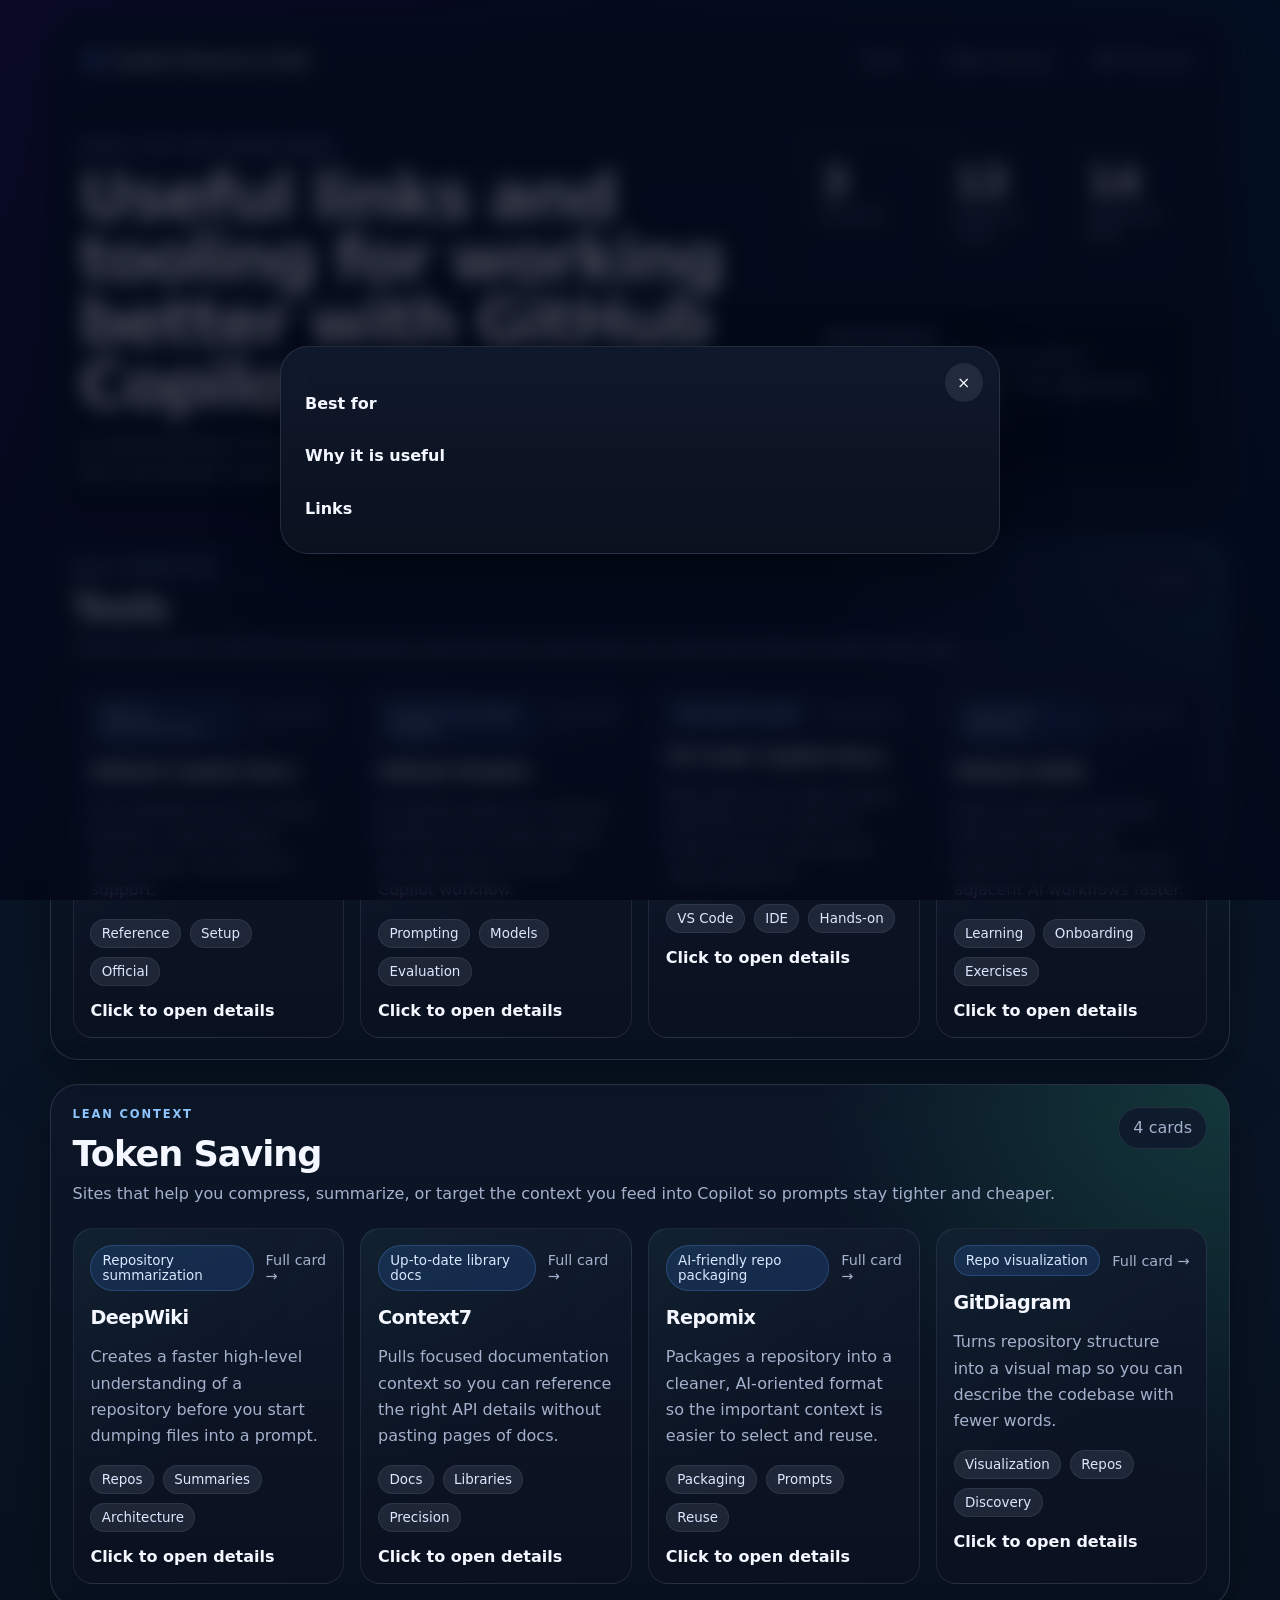
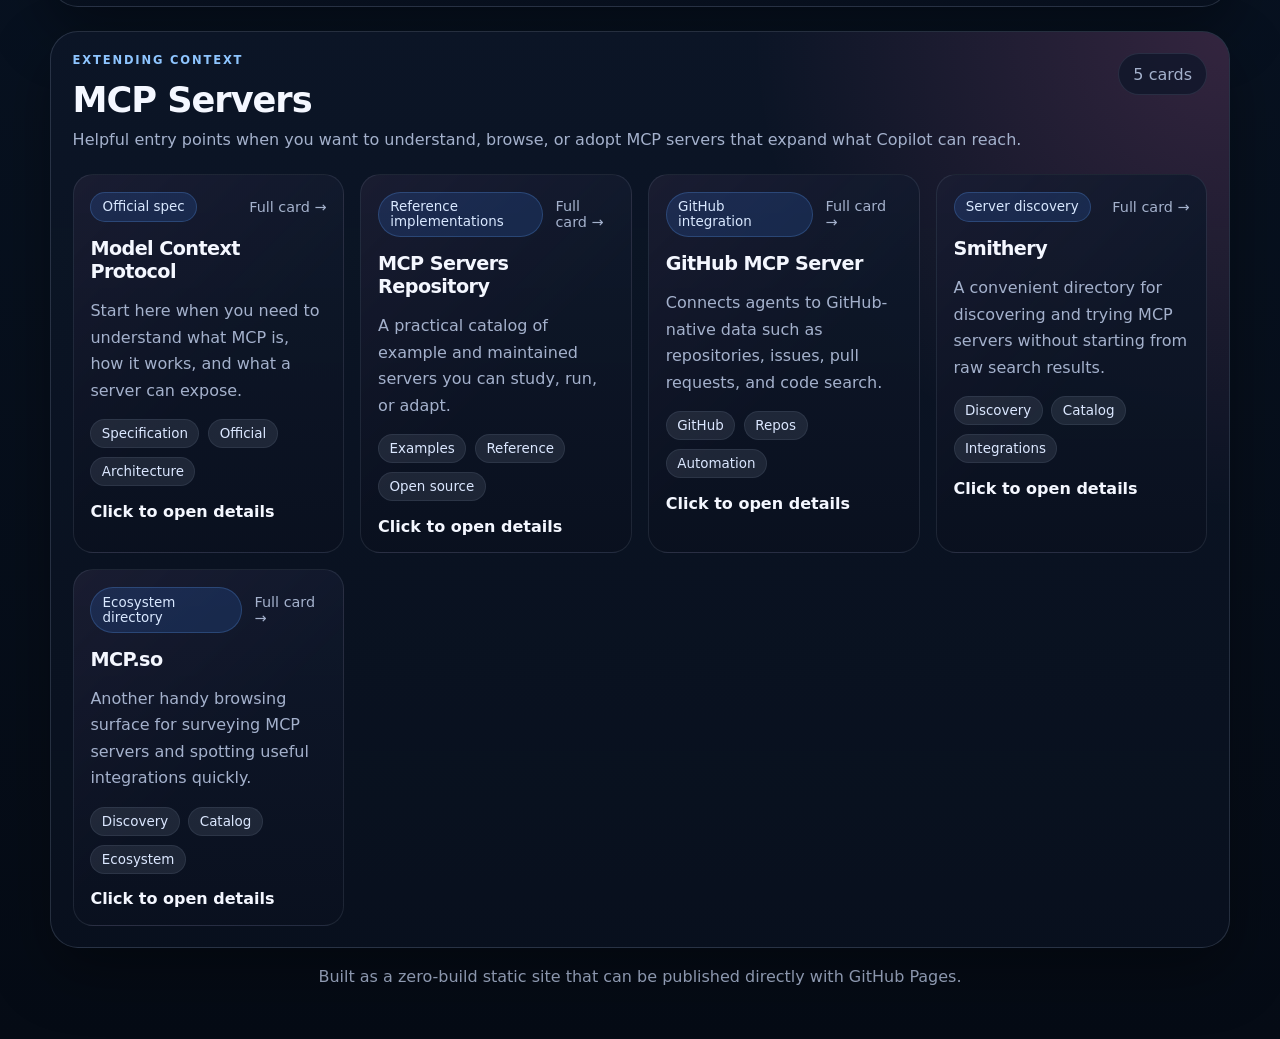
==== index.html @ db99ad2f "Create Copilot resource hub site Co-authored-by: Copilot <223556219+Copilot@users.noreply.github.com" ====
<!DOCTYPE html>
<html lang="en">
  <head>
    <meta charset="UTF-8" />
    <meta name="viewport" content="width=device-width, initial-scale=1.0" />
    <meta
      name="description"
      content="A GitHub Pages-ready directory of useful tools, token-saving resources, and MCP servers for GitHub Copilot."
    />
    <title>Copilot Resource Hub</title>
    <link rel="stylesheet" href="assets/css/styles.css" />
  </head>
  <body id="top">
    <div class="page-shell">
      <header class="hero">
        <nav class="topbar" aria-label="Primary">
          <a class="brand" href="#top">Copilot Resource Hub</a>
          <div class="section-nav" id="section-nav"></div>
        </nav>

        <div class="hero-layout">
          <div class="hero-copy">
            <p class="eyebrow">Static site for GitHub Pages</p>
            <h1>Useful links and tooling for working better with GitHub Copilot.</h1>
            <p class="hero-text" id="site-description"></p>
          </div>

          <aside class="hero-panel" aria-label="Site stats">
            <div class="stat-grid">
              <div class="stat-card">
                <span class="stat-value" id="section-count">0</span>
                <span class="stat-label">Sections</span>
              </div>
              <div class="stat-card">
                <span class="stat-value" id="card-count">0</span>
                <span class="stat-label">Resource cards</span>
              </div>
              <div class="stat-card">
                <span class="stat-value" id="link-count">0</span>
                <span class="stat-label">Outbound links</span>
              </div>
            </div>

            <div class="hero-note">
              <span class="note-label">Maintenance</span>
              <p>
                Add or edit sections and cards in
                <code>assets/js/site-data.js</code>. The page layout updates
                automatically.
              </p>
            </div>
          </aside>
        </div>
      </header>

      <main>
        <div class="content-stack" id="sections-root"></div>
      </main>

      <footer class="site-footer">
        <p>Built as a zero-build static site that can be published directly with GitHub Pages.</p>
      </footer>
    </div>

    <div class="modal-backdrop" id="card-modal" hidden>
      <div
        class="modal-card"
        role="dialog"
        aria-modal="true"
        aria-labelledby="modal-title"
      >
        <button class="modal-close" id="modal-close" type="button" aria-label="Close full card">
          ×
        </button>

        <p class="modal-category" id="modal-category"></p>
        <h2 id="modal-title"></h2>
        <p class="modal-summary" id="modal-summary"></p>
        <p class="modal-description" id="modal-description"></p>

        <div class="modal-block">
          <h3>Best for</h3>
          <div class="tag-list" id="modal-tags"></div>
        </div>

        <div class="modal-block">
          <h3>Why it is useful</h3>
          <ul class="detail-list" id="modal-highlights"></ul>
        </div>

        <div class="modal-block">
          <h3>Links</h3>
          <div class="button-row" id="modal-links"></div>
        </div>
      </div>
    </div>

    <noscript>
      <div class="noscript-banner">
        This site renders its sections from <code>assets/js/site-data.js</code>, so JavaScript needs to
        be enabled to view the resource cards.
      </div>
    </noscript>

    <script src="assets/js/site-data.js"></script>
    <script src="assets/js/app.js"></script>
  </body>
</html>
---- assets/css/styles.css ----
:root {
  --bg: #07111f;
  --bg-soft: rgba(8, 17, 31, 0.82);
  --panel: rgba(13, 24, 42, 0.84);
  --panel-strong: rgba(10, 18, 31, 0.96);
  --border: rgba(154, 168, 194, 0.2);
  --text: #f4f7ff;
  --muted: #a4b1cc;
  --shadow: 0 24px 60px rgba(0, 0, 0, 0.34);
  --radius-lg: 28px;
  --radius-md: 20px;
  --radius-sm: 14px;
  --transition: 180ms ease;
  --page-width: 1180px;
  --accent: rgba(110, 231, 183, 0.75);
  color-scheme: dark;
}

*,
*::before,
*::after {
  box-sizing: border-box;
}

html {
  scroll-behavior: smooth;
}

body {
  margin: 0;
  min-height: 100vh;
  font-family:
    Inter, ui-sans-serif, system-ui, -apple-system, BlinkMacSystemFont, "Segoe UI",
    sans-serif;
  color: var(--text);
  background:
    radial-gradient(circle at top left, rgba(91, 33, 182, 0.3), transparent 30%),
    radial-gradient(circle at top right, rgba(14, 165, 233, 0.16), transparent 32%),
    linear-gradient(180deg, #07111f 0%, #091526 40%, #050b15 100%);
}

body.modal-open {
  overflow: hidden;
}

a {
  color: inherit;
}

button {
  font: inherit;
}

code {
  padding: 0.15rem 0.4rem;
  border-radius: 999px;
  background: rgba(148, 163, 184, 0.16);
  color: #dbe8ff;
}

.page-shell {
  width: min(calc(100% - 2rem), var(--page-width));
  margin: 0 auto;
  padding: 1rem 0 3rem;
}

.hero,
.content-section,
.simple-panel {
  background: linear-gradient(180deg, rgba(12, 22, 39, 0.95), rgba(9, 17, 31, 0.92));
  border: 1px solid var(--border);
  box-shadow: var(--shadow);
}

.hero {
  padding: 1.25rem;
  border-radius: 32px;
}

.topbar {
  display: flex;
  align-items: center;
  justify-content: space-between;
  gap: 1rem;
  margin-bottom: 2.5rem;
}

.brand {
  display: inline-flex;
  align-items: center;
  gap: 0.65rem;
  padding: 0.8rem 1rem;
  border-radius: 999px;
  text-decoration: none;
  font-weight: 700;
  letter-spacing: 0.01em;
  background: rgba(15, 23, 42, 0.9);
  border: 1px solid rgba(255, 255, 255, 0.08);
}

.brand::before {
  content: "";
  width: 0.8rem;
  height: 0.8rem;
  border-radius: 50%;
  background: linear-gradient(135deg, #38bdf8, #8b5cf6);
  box-shadow: 0 0 18px rgba(96, 165, 250, 0.85);
}

.section-nav {
  display: flex;
  flex-wrap: wrap;
  justify-content: flex-end;
  gap: 0.65rem;
}

.section-link {
  padding: 0.7rem 0.95rem;
  border-radius: 999px;
  text-decoration: none;
  color: var(--muted);
  background: rgba(15, 23, 42, 0.7);
  border: 1px solid rgba(148, 163, 184, 0.14);
  transition:
    transform var(--transition),
    border-color var(--transition),
    color var(--transition);
}

.section-link:hover,
.section-link:focus-visible {
  color: var(--text);
  border-color: rgba(255, 255, 255, 0.28);
  transform: translateY(-1px);
}

.hero-layout {
  display: grid;
  grid-template-columns: minmax(0, 1.55fr) minmax(300px, 0.95fr);
  gap: 1.5rem;
}

.hero-copy {
  padding: 1rem 0.5rem 0.5rem;
}

.eyebrow,
.modal-category,
.note-label,
.section-kicker {
  margin: 0 0 0.75rem;
  color: #8ec5ff;
  text-transform: uppercase;
  letter-spacing: 0.16em;
  font-size: 0.72rem;
  font-weight: 700;
}

.hero h1,
.simple-panel h1 {
  margin: 0 0 1rem;
  font-size: clamp(2.4rem, 5vw, 4.5rem);
  line-height: 0.98;
  letter-spacing: -0.04em;
}

.hero-text,
.section-description,
.summary-card p,
.hero-note p,
.modal-summary,
.modal-description,
.simple-panel p,
.site-footer p {
  margin: 0;
  color: var(--muted);
  line-height: 1.65;
}

.hero-panel {
  display: grid;
  gap: 1rem;
  padding: 1.1rem;
  border-radius: var(--radius-lg);
  background:
    linear-gradient(180deg, rgba(17, 24, 39, 0.92), rgba(10, 17, 29, 0.95)),
    linear-gradient(135deg, rgba(56, 189, 248, 0.18), transparent 55%);
  border: 1px solid rgba(148, 163, 184, 0.16);
}

.stat-grid {
  display: grid;
  grid-template-columns: repeat(3, minmax(0, 1fr));
  gap: 0.8rem;
}

.stat-card {
  padding: 1rem;
  border-radius: var(--radius-md);
  background: rgba(15, 23, 42, 0.74);
  border: 1px solid rgba(148, 163, 184, 0.12);
}

.stat-value {
  display: block;
  font-size: clamp(1.8rem, 4vw, 2.5rem);
  font-weight: 700;
  letter-spacing: -0.04em;
}

.stat-label {
  color: var(--muted);
  font-size: 0.92rem;
}

.hero-note {
  padding: 1rem 1.1rem;
  border-radius: var(--radius-md);
  background: rgba(7, 14, 25, 0.86);
  border: 1px solid rgba(148, 163, 184, 0.12);
}

.content-stack {
  display: grid;
  gap: 1.5rem;
  margin-top: 1.5rem;
}

.content-section {
  padding: 1.35rem;
  border-radius: var(--radius-lg);
  position: relative;
  overflow: hidden;
}

.content-section::before {
  content: "";
  position: absolute;
  inset: 0 auto auto 0;
  width: 100%;
  height: 100%;
  background: radial-gradient(circle at top right, var(--section-accent), transparent 32%);
  opacity: 0.24;
  pointer-events: none;
}

.section-header {
  position: relative;
  z-index: 1;
  display: flex;
  align-items: flex-start;
  justify-content: space-between;
  gap: 1rem;
  margin-bottom: 1.25rem;
}

.section-header h2 {
  margin: 0 0 0.45rem;
  font-size: clamp(1.6rem, 3vw, 2.2rem);
  letter-spacing: -0.03em;
}

.section-count {
  flex-shrink: 0;
  padding: 0.65rem 0.9rem;
  border-radius: 999px;
  color: var(--muted);
  background: rgba(15, 23, 42, 0.78);
  border: 1px solid rgba(148, 163, 184, 0.16);
}

.card-grid {
  position: relative;
  z-index: 1;
  display: grid;
  grid-template-columns: repeat(auto-fit, minmax(250px, 1fr));
  gap: 1rem;
}

.summary-card {
  width: 100%;
  display: grid;
  align-content: start;
  gap: 0.95rem;
  min-height: 100%;
  padding: 1.05rem;
  color: inherit;
  text-align: left;
  cursor: pointer;
  border-radius: var(--radius-md);
  border: 1px solid rgba(148, 163, 184, 0.14);
  background:
    linear-gradient(180deg, rgba(16, 25, 44, 0.94), rgba(10, 17, 31, 0.96)),
    linear-gradient(135deg, var(--section-accent), transparent 55%);
  transition:
    transform var(--transition),
    border-color var(--transition),
    box-shadow var(--transition);
}

.summary-card:hover,
.summary-card:focus-visible {
  transform: translateY(-4px);
  border-color: rgba(255, 255, 255, 0.25);
  box-shadow: 0 18px 44px rgba(2, 6, 23, 0.32);
}

.card-header {
  display: flex;
  align-items: center;
  justify-content: space-between;
  gap: 0.75rem;
}

.card-kind,
.tag {
  display: inline-flex;
  align-items: center;
  border-radius: 999px;
  font-size: 0.84rem;
}

.card-kind {
  padding: 0.42rem 0.7rem;
  color: #d9e8ff;
  background: rgba(59, 130, 246, 0.16);
  border: 1px solid rgba(96, 165, 250, 0.24);
}

.card-jump {
  color: var(--muted);
  font-size: 0.9rem;
}

.summary-card h3,
.modal-card h2 {
  margin: 0;
  letter-spacing: -0.03em;
}

.summary-card h3 {
  font-size: 1.2rem;
}

.tag-list {
  display: flex;
  flex-wrap: wrap;
  gap: 0.55rem;
}

.tag {
  padding: 0.38rem 0.65rem;
  color: #dbe7ff;
  background: rgba(148, 163, 184, 0.14);
  border: 1px solid rgba(148, 163, 184, 0.12);
}

.card-action {
  margin-top: auto;
  color: var(--text);
  font-weight: 600;
}

.site-footer {
  padding: 1rem 0 0;
  text-align: center;
}

.modal-backdrop {
  position: fixed;
  inset: 0;
  display: grid;
  place-items: center;
  padding: 1rem;
  background: rgba(2, 6, 23, 0.72);
  backdrop-filter: blur(10px);
  z-index: 1000;
}

.modal-card {
  position: relative;
  width: min(720px, 100%);
  max-height: min(90vh, 900px);
  overflow-y: auto;
  padding: 1.5rem;
  border-radius: var(--radius-lg);
  background: linear-gradient(180deg, rgba(16, 25, 44, 0.98), rgba(10, 17, 31, 0.99));
  border: 1px solid rgba(148, 163, 184, 0.18);
  box-shadow: var(--shadow);
}

.modal-close {
  position: absolute;
  top: 1rem;
  right: 1rem;
  width: 2.4rem;
  height: 2.4rem;
  border: 0;
  border-radius: 50%;
  cursor: pointer;
  color: var(--text);
  background: rgba(148, 163, 184, 0.14);
}

.modal-summary {
  margin-top: 0.75rem;
  font-size: 1.06rem;
  color: #dfe8ff;
}

.modal-description {
  margin-top: 0.75rem;
}

.modal-block {
  margin-top: 1.4rem;
}

.modal-block h3 {
  margin: 0 0 0.7rem;
  font-size: 1rem;
}

.detail-list {
  display: grid;
  gap: 0.7rem;
  padding-left: 1.15rem;
  margin: 0;
  color: var(--muted);
}

.button-row {
  display: flex;
  flex-wrap: wrap;
  gap: 0.75rem;
}

.button-link {
  display: inline-flex;
  align-items: center;
  justify-content: center;
  gap: 0.45rem;
  min-height: 2.9rem;
  padding: 0.7rem 1rem;
  text-decoration: none;
  border-radius: 999px;
  border: 1px solid transparent;
  transition:
    transform var(--transition),
    border-color var(--transition);
}

.button-link:hover,
.button-link:focus-visible {
  transform: translateY(-1px);
}

.button-link.primary {
  background: linear-gradient(135deg, #38bdf8, #8b5cf6);
  color: #04111f;
  font-weight: 700;
}

.button-link.secondary {
  color: var(--text);
  background: rgba(15, 23, 42, 0.78);
  border-color: rgba(148, 163, 184, 0.18);
}

.noscript-banner {
  width: min(calc(100% - 2rem), var(--page-width));
  margin: 1rem auto 0;
  padding: 1rem;
  border-radius: var(--radius-md);
  color: #fee2e2;
  background: rgba(127, 29, 29, 0.88);
  border: 1px solid rgba(248, 113, 113, 0.35);
}

.simple-page {
  display: grid;
  place-items: center;
  min-height: 100vh;
  padding: 1rem;
}

.simple-panel {
  width: min(640px, 100%);
  padding: 2rem;
  border-radius: 32px;
}

.simple-panel .button-row {
  margin-top: 1.25rem;
}

@media (max-width: 860px) {
  .hero-layout {
    grid-template-columns: 1fr;
  }

  .section-header {
    flex-direction: column;
  }

  .section-count {
    align-self: flex-start;
  }
}

@media (max-width: 720px) {
  .page-shell {
    width: min(calc(100% - 1rem), var(--page-width));
    padding-top: 0.5rem;
  }

  .hero,
  .content-section,
  .simple-panel {
    border-radius: 24px;
  }

  .topbar {
    margin-bottom: 2rem;
  }

  .hero h1,
  .simple-panel h1 {
    font-size: clamp(2rem, 12vw, 3rem);
  }

  .stat-grid {
    grid-template-columns: 1fr;
  }
}
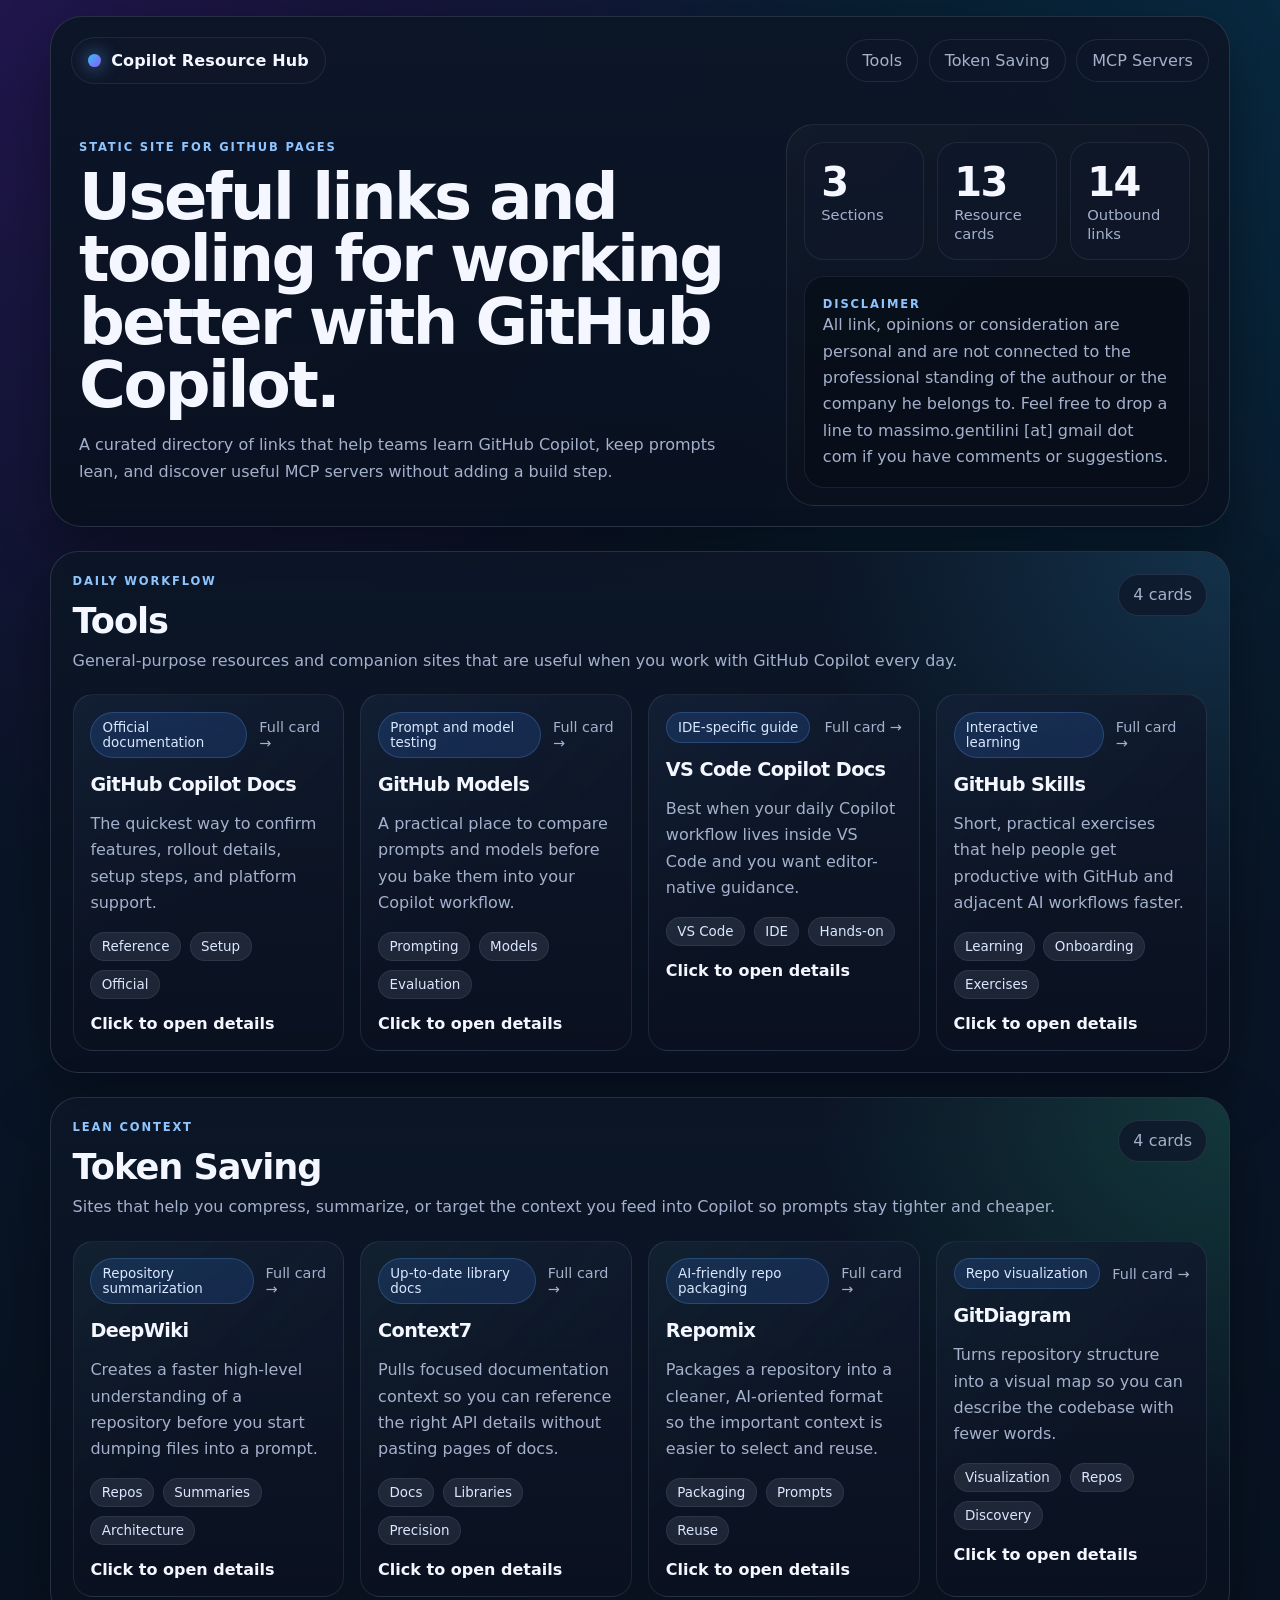
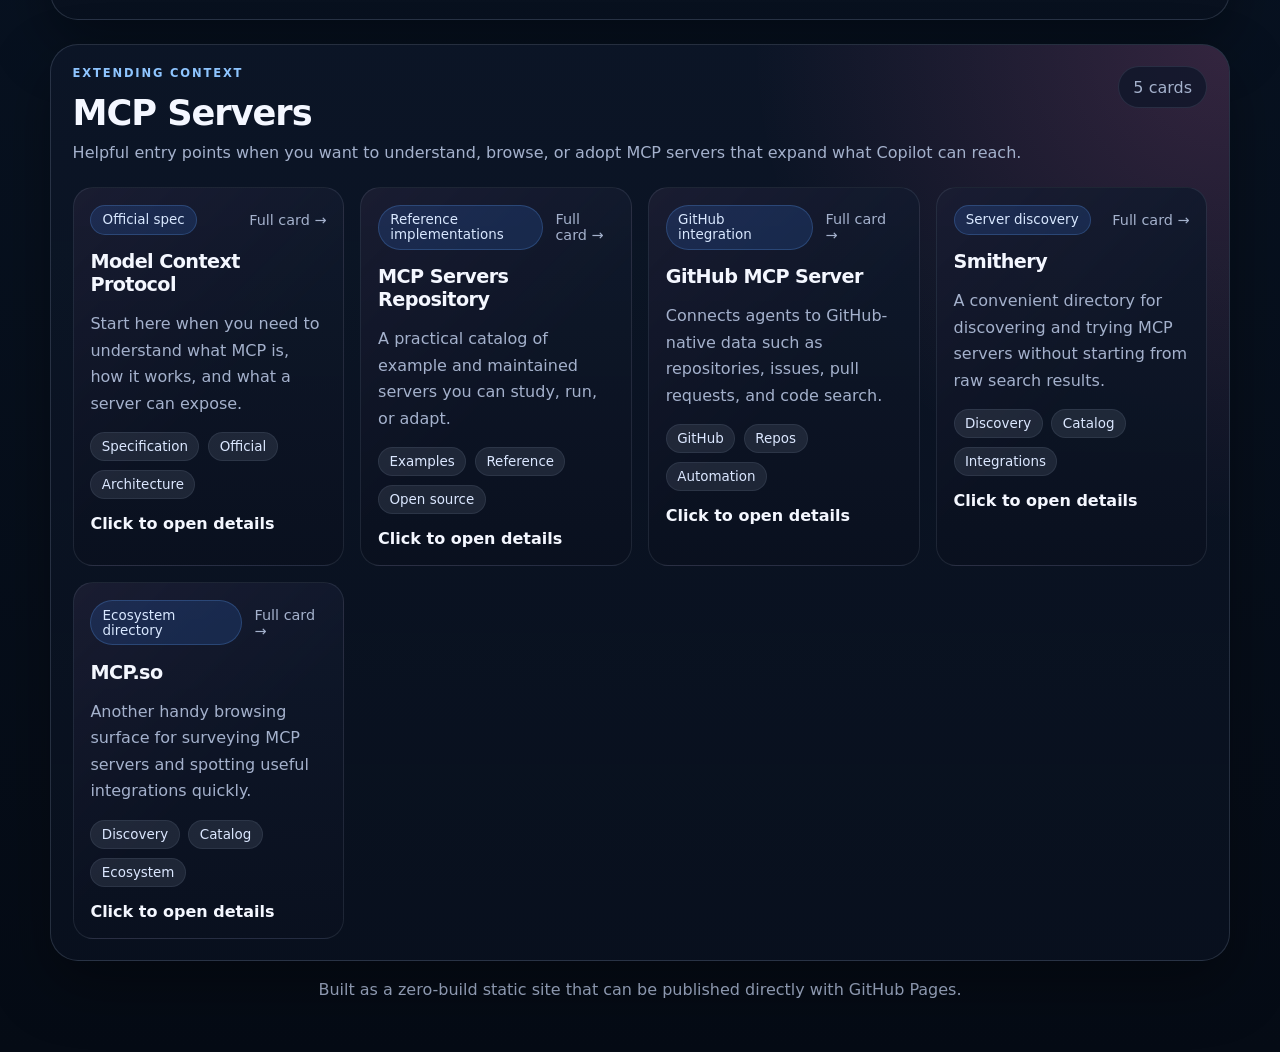
==== commit e827ba63: "Disclaimer message" ====
--- a/index.html
+++ b/index.html
@@ -42,12 +42,14 @@
             </div>
 
             <div class="hero-note">
-              <span class="note-label">Maintenance</span>
+              <span class="note-label">Disclaimer</span>
               <p>
-                Add or edit sections and cards in
-                <code>assets/js/site-data.js</code>. The page layout updates
-                automatically.
-              </p>
+                All link, opinions or consideration are personal and are
+                not connected to the professional standing of the authour or
+                the company he belongs to.
+                Feel free to drop a line to massimo.gentilini [at] gmail dot com
+                if you have comments or suggestions.
+               </p>
             </div>
           </aside>
         </div>
--- a/assets/css/styles.css
+++ b/assets/css/styles.css
@@ -377,6 +377,10 @@
   z-index: 1000;
 }
 
+.modal-backdrop[hidden] {
+  display: none;
+}
+
 .modal-card {
   position: relative;
   width: min(720px, 100%);
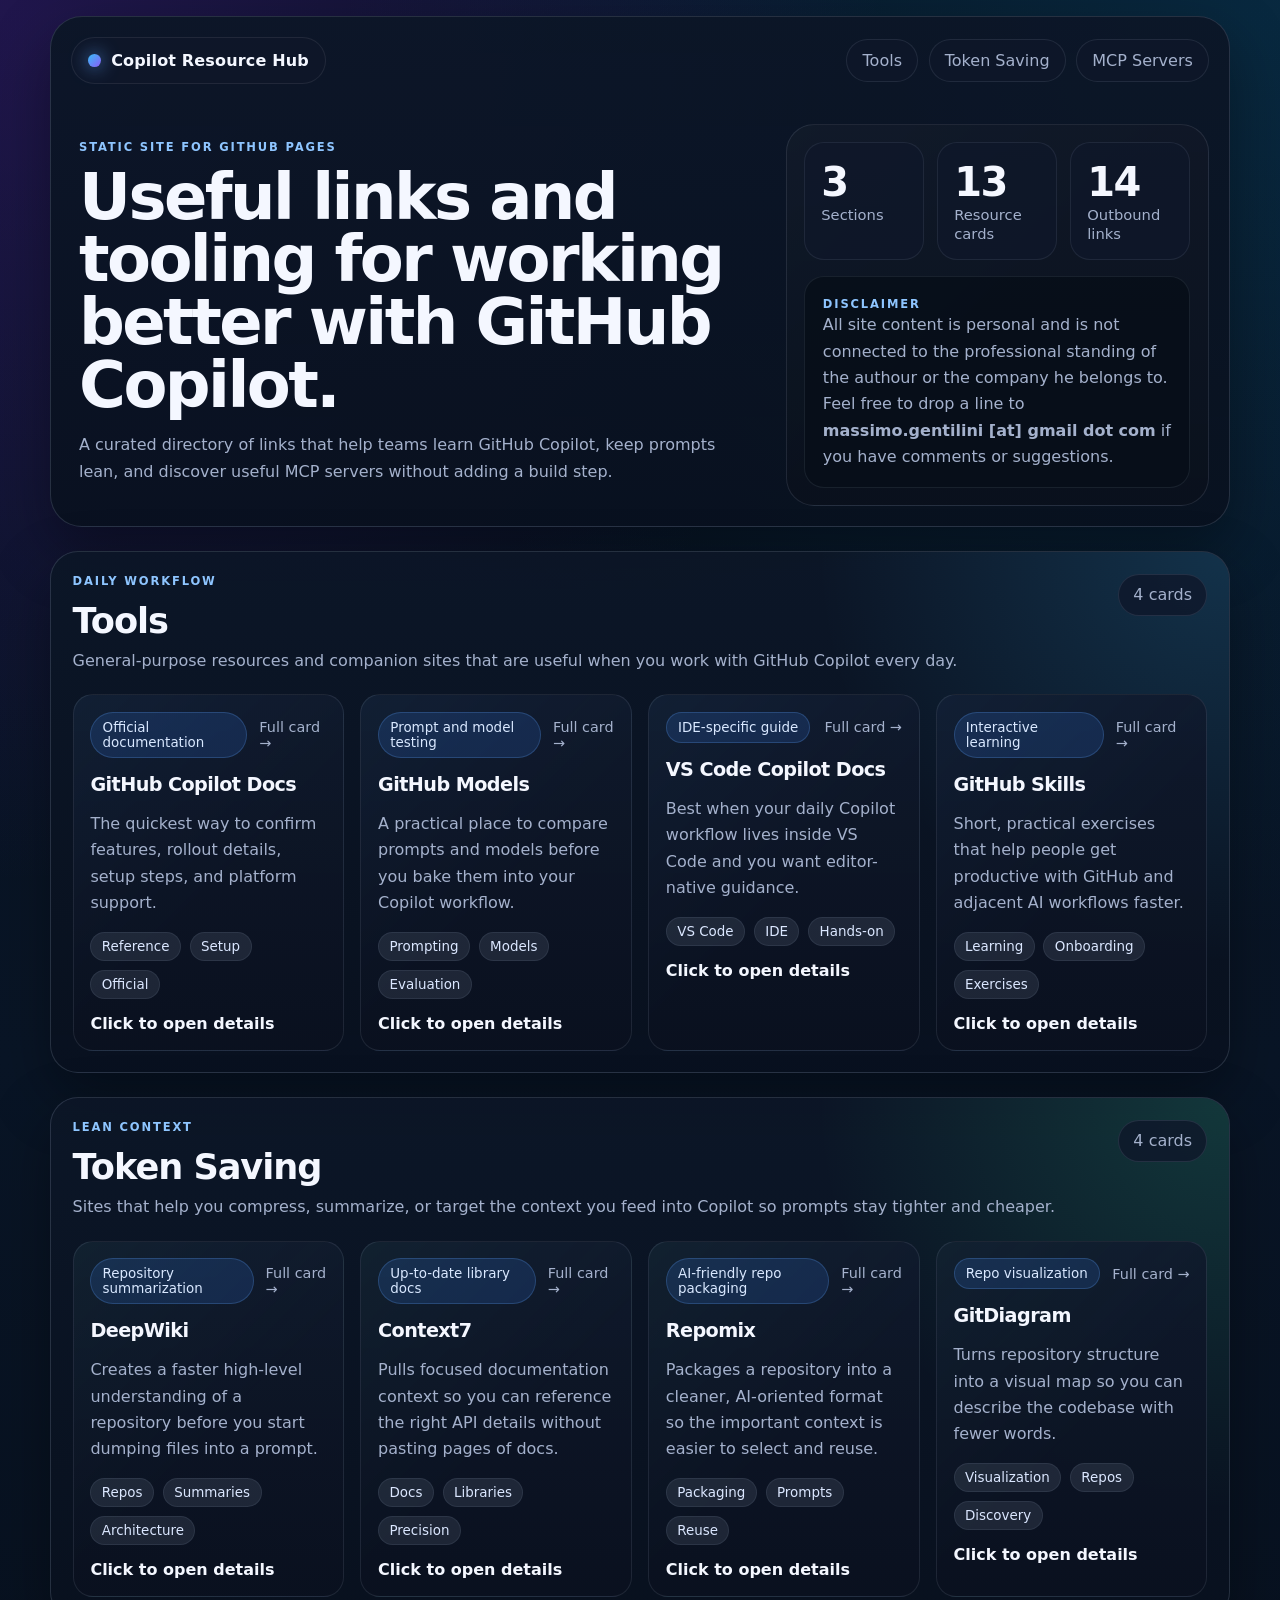
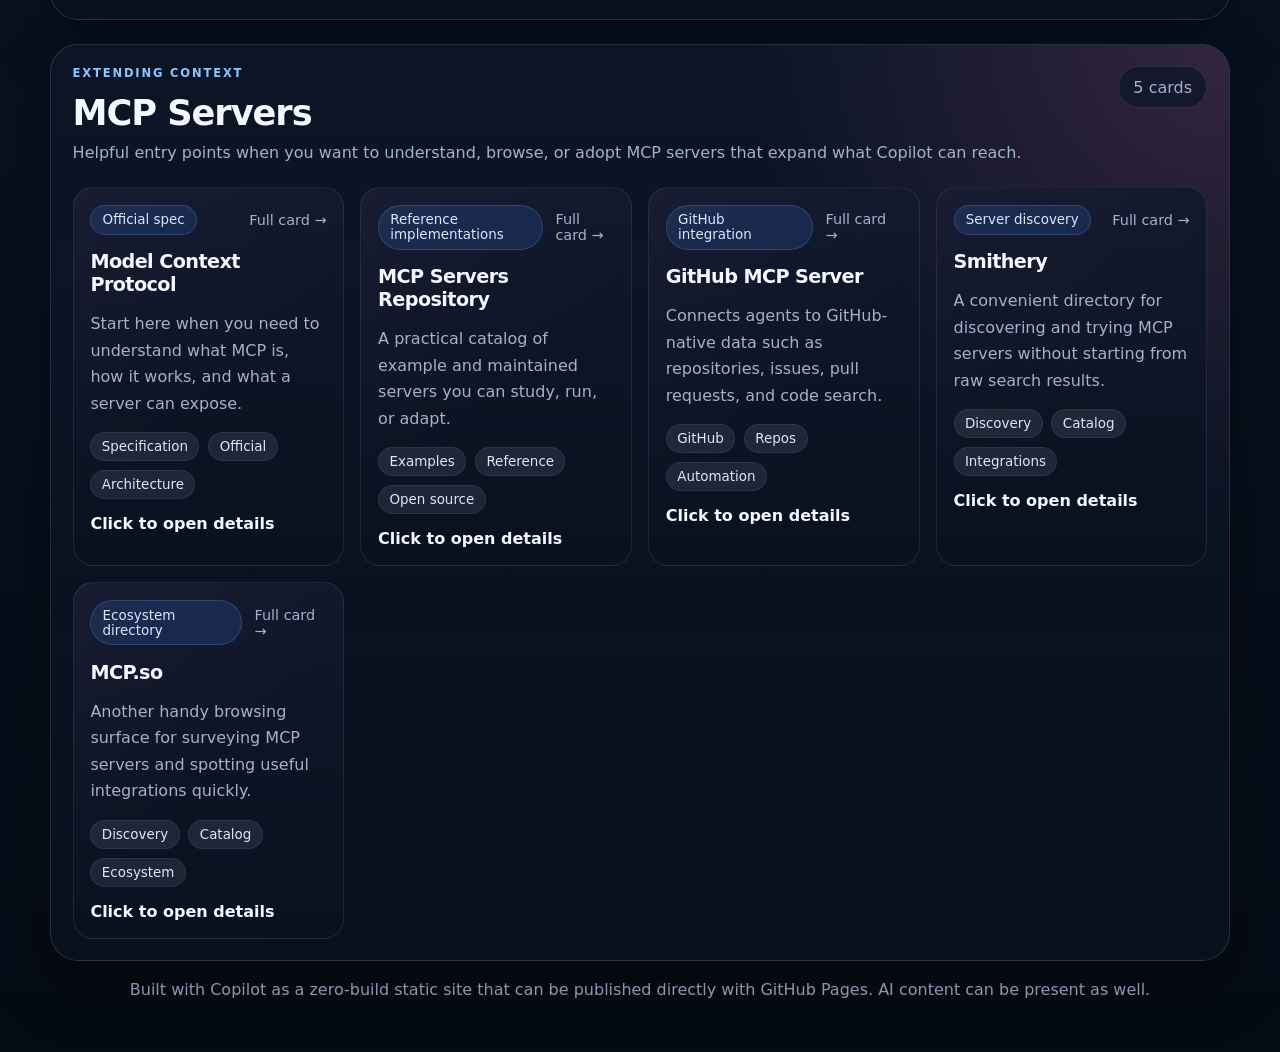
==== commit 53a3b22b: "footer" ====
--- a/index.html
+++ b/index.html
@@ -44,10 +44,10 @@
             <div class="hero-note">
               <span class="note-label">Disclaimer</span>
               <p>
-                All link, opinions or consideration are personal and are
+                All site content is personal and is
                 not connected to the professional standing of the authour or
-                the company he belongs to.
-                Feel free to drop a line to massimo.gentilini [at] gmail dot com
+                the company he belongs to.<br/>
+                Feel free to drop a line to <b>massimo.gentilini [at] gmail dot com</b>
                 if you have comments or suggestions.
                </p>
             </div>
@@ -60,7 +60,7 @@
       </main>
 
       <footer class="site-footer">
-        <p>Built as a zero-build static site that can be published directly with GitHub Pages.</p>
+        <p>Built with Copilot as a zero-build static site that can be published directly with GitHub Pages. AI content can be present as well.</p>
       </footer>
     </div>
 
